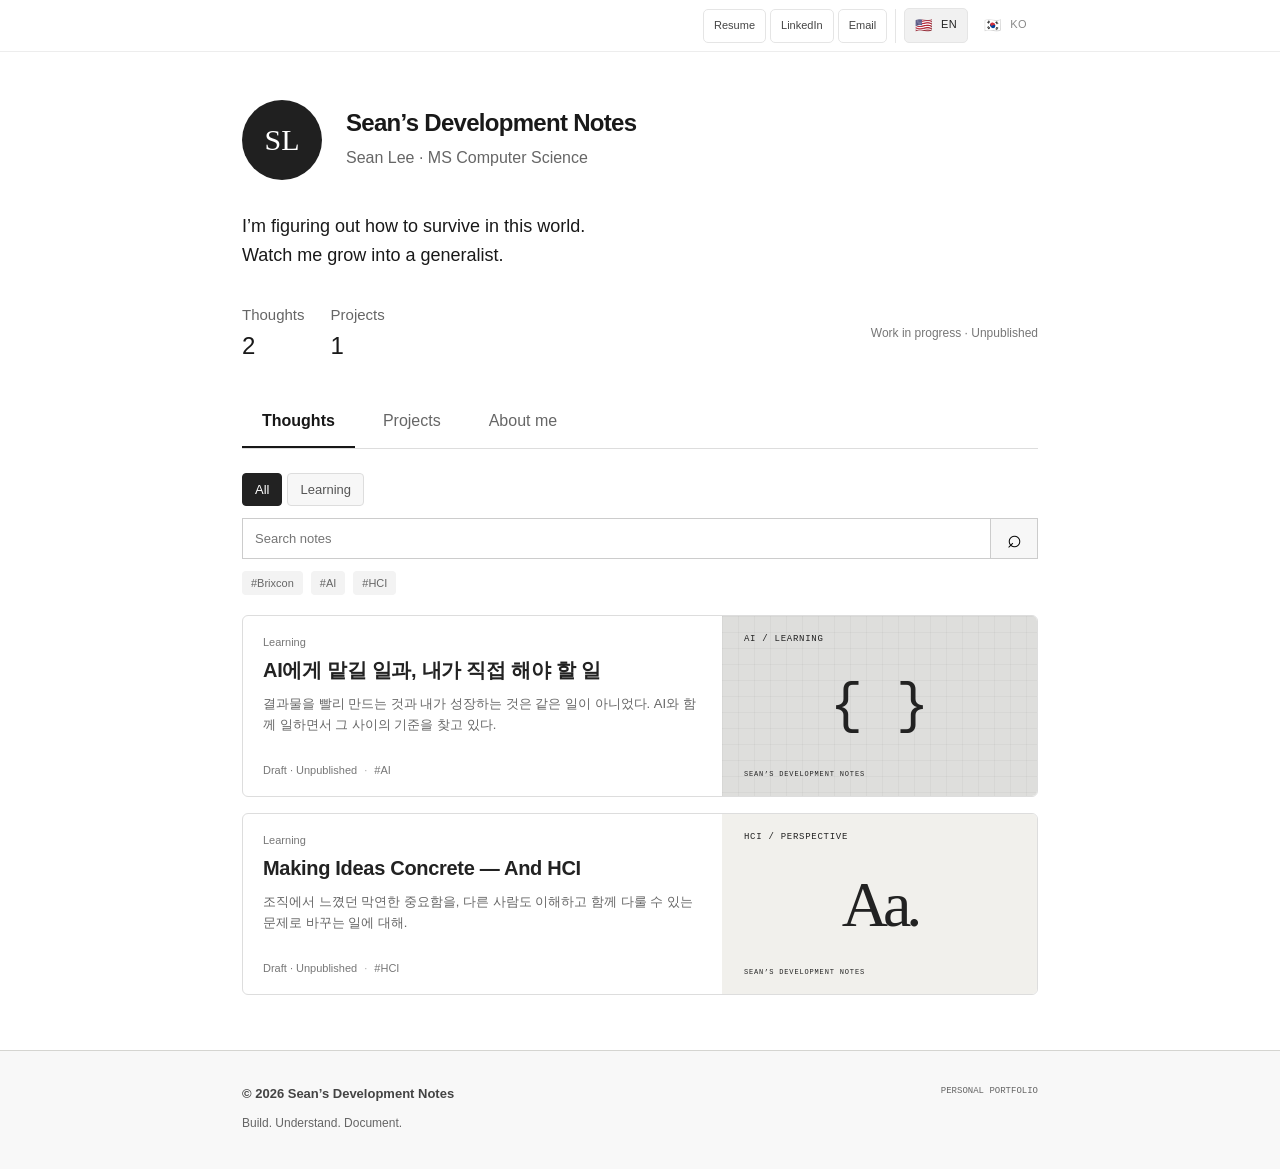
==== index.html @ 6ae8b17a "Tighten header button spacing and override inherited nav gap" ====
<!doctype html>
<html lang="en">
<head>
<meta charset="utf-8"><meta name="viewport" content="width=device-width,initial-scale=1">
<meta name="description" content="Projects and reflections on technology by Sean Lee." data-en="Projects and reflections on technology by Sean Lee." data-ko="Sean Lee의 프로젝트와 기술에 대한 고찰을 기록하는 개인 포트폴리오.">
<title data-en="Sean’s Development Notes" data-ko="Sean의 개발 노트">Sean’s Development Notes</title>
<link rel="stylesheet" href="styles.css"><link rel="stylesheet" href="variants.css">
<link rel="stylesheet" href="language.css?v=header-spacing-2">
<script src="language.js?v=header-links-1" defer></script><script src="translations.js?v=a24d4b4f695b" defer></script><script src="content.js" defer></script><script src="newsletter.js?v=header-links-1" defer></script><script src="app.js" defer></script>
</head>
<body data-design="newsletter">
<a class="skip" href="#main">Skip to content</a>
<div class="site"></div>
<noscript>Please enable JavaScript to view this page. / JavaScript를 활성화해 주세요.</noscript>
</body>
</html>
---- styles.css ----
*{box-sizing:border-box}html{scroll-behavior:smooth;scroll-padding-top:100px}body{--bg:#f8f8f6;--ink:#151515;--muted:#656565;--line:#d5d5d1;margin:0;background:var(--bg);color:var(--ink);font-family:Arial,Helvetica,sans-serif;-webkit-font-smoothing:antialiased}a{color:inherit;text-decoration:none}button{font:inherit}a,button,summary{-webkit-tap-highlight-color:transparent}a:focus-visible,button:focus-visible,summary:focus-visible{outline:2px solid currentColor;outline-offset:5px}.design-bar{position:sticky;top:0;z-index:10;background:#fff;color:#171717;border-bottom:1px solid #ddd;min-height:66px;padding:12px 3%;display:flex;align-items:center;justify-content:space-between;gap:20px}.preview-label,.preview-note{font-size:11px;letter-spacing:.08em}.preview-label span{color:#888}.options{display:flex;gap:5px;background:#eee;padding:4px;border-radius:8px}.options button{border:0;border-radius:5px;background:none;color:#555;font-size:12px;padding:9px 15px;cursor:pointer}.options button[aria-pressed=true]{background:#171717;color:white;box-shadow:0 2px 4px #0002}.options button span{margin-left:7px}.site{max-width:1560px;margin:auto;padding:0 6%}.header{height:100px;display:flex;align-items:center;gap:70px;border-bottom:1px solid var(--line)}.wordmark{font-size:28px;font-weight:800;letter-spacing:-2px}.square{font-size:10px;margin-left:5px}.header nav{display:flex;gap:32px;font-size:13px}.header nav a:hover,.work-link:hover{opacity:.6}sup{font-size:9px;margin-left:3px}.header-note{margin-left:auto;font-size:10px;letter-spacing:.1em;color:var(--muted)}.hero{position:relative;padding:47px 0 55px}.hero-meta{display:flex;justify-content:space-between;font-size:10px;letter-spacing:.1em;line-height:1.6}.hero-meta>span:last-child{text-align:right}.hero h1{font-size:clamp(58px,7.9vw,120px);font-weight:500;letter-spacing:-.075em;line-height:1.01;margin:48px 0 34px}.hero h1>span{color:#797976}.hero-bottom{display:flex;align-items:end;justify-content:space-between;gap:25px}.hero-bottom p{font-size:14px;line-height:1.7;color:var(--muted);margin:0}.work-link{font-size:13px;display:flex;align-items:center;gap:45px;border-bottom:1px solid var(--ink);padding:12px 0}.work-link span{font-size:24px}.hero-number{display:none}.section-heading{border-top:1px solid var(--ink);padding:23px 0;display:flex;justify-content:space-between;align-items:center}.section-heading h2{font-size:16px;font-weight:500;margin:0}.section-heading>span{font-size:9px;letter-spacing:.1em;color:var(--muted)}.project{display:grid;grid-template-columns:1.3fr 1fr;gap:48px;align-items:center;padding-bottom:70px}.project-visual{background:#e9e9e6;min-height:310px;padding:24px;display:flex;flex-direction:column;justify-content:space-between;color:#232323;position:relative;overflow:hidden;background-image:linear-gradient(#00000004 1px,transparent 1px),linear-gradient(90deg,#00000004 1px,transparent 1px);background-size:24px 24px}.visual-top,.visual-bottom{display:flex;justify-content:space-between;gap:10px;font-size:8px;letter-spacing:.1em}.visual-bottom{color:#686868;font-size:7px}.flow{display:flex;align-items:center;justify-content:center;padding:20px 5px}.flow-node{width:116px;height:125px;background:#fafafa;box-shadow:0 15px 25px #0000000b;border:1px solid #ccc;display:flex;flex-direction:column;align-items:center;justify-content:center;gap:12px;font-size:11px;border-radius:12px;transform:rotate(-5deg)}.flow-node.dark-node{background:#202020;color:white;border-color:#353535;transform:rotate(5deg)}.node-icon{font-size:44px;font-weight:700;line-height:1}.connector{width:70px;display:flex;align-items:center;margin:0 12px}.connector i{height:1px;background:#888;flex:1}.connector>span{color:#888}.project-heading{display:flex;align-items:baseline;gap:14px}.project-no{font-size:10px;color:var(--muted)}h3{font-size:29px;font-weight:500;letter-spacing:-1px;margin:0}.project-info>p{font-size:14px;color:var(--muted);line-height:1.8;max-width:390px}.tags{display:flex;gap:7px;flex-wrap:wrap;margin:25px 0}.tags span{font-size:9px;padding:7px 10px;border:1px solid var(--line);border-radius:20px}details{border-top:1px solid var(--line)}summary{padding:17px 0;font-size:12px;cursor:pointer;list-style:none;display:flex;justify-content:space-between}summary::-webkit-details-marker{display:none}summary span{font-size:20px;line-height:12px}details[open] summary span{transform:rotate(45deg)}.notes{font-size:13px;line-height:1.8;color:var(--muted)}.about{border-top:1px solid var(--line);display:grid;grid-template-columns:1fr 2fr;padding:65px 0;gap:25px}.eyebrow{font-size:10px;letter-spacing:.1em;color:var(--muted)}.about h2{font-size:40px;line-height:1.1;letter-spacing:-1.8px;font-weight:500;margin:0 0 25px}.about p{max-width:550px;font-size:14px;line-height:1.8;color:var(--muted)}.about-labels{display:flex;flex-wrap:wrap;gap:24px;font-size:10px;margin-top:28px}.contact{border-top:1px solid var(--line);padding:55px 0}.contact h2{font-size:clamp(45px,6vw,80px);font-weight:500;letter-spacing:-.06em;margin:25px 0 15px}.contact p{font-size:12px;color:var(--muted);line-height:1.8}.contact-status{display:block;font-size:9px;letter-spacing:.1em;margin-top:25px}footer{border-top:1px solid var(--line);display:flex;justify-content:space-between;padding:25px 0 35px;font-size:10px;color:var(--muted)}.sr-only,.skip:not(:focus){position:absolute;width:1px;height:1px;overflow:hidden;clip-path:inset(50%)}.skip:focus{position:fixed;top:80px;left:20px;padding:15px;background:white;color:black;z-index:50}


@media(min-width:1500px){.hero h1{font-size:120px}}
@media(max-width:760px){.design-bar{flex-wrap:wrap;gap:9px;justify-content:center;padding:10px}.preview-label,.preview-note{font-size:9px}.options{order:3;flex-basis:100%;justify-content:center}.options button{flex:1;padding:9px 7px}.site{padding:0 6%}.header{height:80px;gap:20px;justify-content:space-between}.header-note{display:none}.header nav{gap:22px}.hero{padding:30px 0 40px}.hero h1{font-size:clamp(44px,10vw,76px);margin:40px 0 30px}.hero-meta{font-size:8px}.hero-bottom{display:block}.hero-bottom p{font-size:13px}.work-link{width:max-content;margin-top:20px}.project{grid-template-columns:1fr;gap:25px;padding-bottom:40px}.project-visual{min-height:290px}.section-heading>span{font-size:8px}.about{grid-template-columns:1fr;padding:40px 0}.about h2{font-size:33px}.contact{padding:40px 0}footer{gap:15px;flex-wrap:wrap}footer>span:nth-child(2){display:none}.about-labels{gap:16px}html{scroll-padding-top:150px}}
@media(prefers-reduced-motion:reduce){html{scroll-behavior:auto}}
---- variants.css ----
/* Six design studies share only content and the preview controls. */
.design-bar{gap:12px}.options button{padding:9px 10px}.preview-note{font-size:10px}.small-label{font:10px/1.6 monospace;letter-spacing:.08em}body:not([data-design=editorial]) .site{max-width:none;padding:0}body:not([data-design=editorial]) h1,body:not([data-design=editorial]) h2{margin-top:0}body:not([data-design=editorial]) p{line-height:1.75;font-size:14px}body:not([data-design=editorial]) nav{display:flex;gap:26px;font-size:12px}body:not([data-design=editorial]) footer{margin:0 5%;padding:24px 0}body:not([data-design=editorial]) section{scroll-margin-top:30px}body:not([data-design=editorial]) h2{font-weight:500;letter-spacing:-.04em}body:not([data-design=editorial]) .notes p{font-size:12px}body:not([data-design=editorial]) details{margin-top:24px}
/* B — Fixed identity rail, scrolling notebook. */
body[data-design=sidebar]{background:#f1f0ec}.field-layout{display:grid;grid-template-columns:280px 1fr;max-width:1600px;margin:auto}.field-sidebar{position:sticky;top:66px;height:calc(100vh - 66px);padding:48px 38px;border-right:1px solid #c8c7c2;display:flex;flex-direction:column}.field-logo{font:76px/.86 Georgia,serif;letter-spacing:-6px}.field-logo span{font:15px Arial;vertical-align:top;letter-spacing:0;margin-left:6px}.field-sidebar>p{color:#777;margin:30px 0}.field-sidebar nav{flex-direction:column;margin-top:35px}.field-sidebar nav a{border-bottom:1px solid #ccc;padding-bottom:15px}.field-bottom{font:9px/1.8 monospace;color:#666;margin-top:auto;padding-top:30px}.field-main{padding:45px 6%}.field-intro{padding:65px 0 40px}.field-intro h1{font:clamp(46px,5.4vw,80px)/1.06 Georgia,serif;letter-spacing:-.05em}.field-intro p{color:#777}.field-section{display:flex;justify-content:space-between;border-top:1px solid #222;padding:18px 0;font:10px monospace}.field-feature{display:grid;grid-template-columns:1fr 1fr;gap:28px;align-items:center}.field-feature .project-visual{min-height:350px;background-color:#deddd7}.field-feature .flow{flex-direction:column}.field-feature .flow-node{width:90px;height:90px}.field-feature .connector{transform:rotate(90deg);width:40px;margin:25px}.field-feature .visual-bottom{display:none}.field-feature h2{font:36px/1.12 Georgia,serif;margin:18px 0}.field-feature p{color:#666}.field-about{padding:65px 0;border-bottom:1px solid #ccc}.field-about h2{font:33px Georgia,serif;margin:25px 0 15px}.field-about p{max-width:520px;color:#666}.field-contact{padding:40px 0}.field-contact h2{font:36px Georgia,serif}.field-main footer{margin:0!important}
/* C — An exhibition with a full-width object pedestal. */
body[data-design=gallery]{background:white}.gallery-header{display:flex;justify-content:space-between;padding:30px 5%;border-bottom:1px solid #ddd}.gallery-header>a{font-size:18px;font-weight:bold}.gallery-header>a span{font-size:9px;font-weight:normal;margin-left:20px}.gallery-intro{text-align:center;padding:75px 20px 55px}.gallery-intro h1{font:clamp(38px,5vw,70px) Georgia,serif;letter-spacing:-.04em;margin:20px 0}.gallery-intro h1 span{font:15px Arial;vertical-align:top;letter-spacing:0}.gallery-intro p{color:#777}.gallery-stage{background:#ececea;margin:0 5%;padding:24px 4% 40px}.gallery-caption{display:flex;justify-content:space-between;font:9px monospace}.gallery-object{max-width:700px;margin:25px auto}.gallery-object .project-visual{background:none;min-height:330px;padding:20px}.gallery-object .visual-top,.gallery-object .visual-bottom{display:none}.gallery-object .flow{flex:1}.gallery-object .flow-node{width:180px;height:190px;box-shadow:15px 30px 35px #0002;transform:rotate(-12deg);font-size:14px;border-radius:22px}.gallery-object .dark-node{transform:rotate(12deg)}.gallery-object .node-icon{font-size:70px}.gallery-object .connector{width:100px}.gallery-description{display:grid;grid-template-columns:1fr 1fr;gap:80px;border-top:1px solid #c5c5c3;padding-top:30px}.gallery-description h2{font:44px/1.1 Georgia,serif}.gallery-description p{margin-top:0;max-width:420px;color:#555}.gallery-lower{display:grid;grid-template-columns:1fr 1fr;gap:80px;padding:70px 9%}.gallery-lower h2{font:36px Georgia,serif;margin:24px 0 15px}.gallery-lower p{max-width:450px;color:#666}
/* D — Oversized Swiss poster, hard rules and reversed panels. */
body[data-design=poster]{background:#fafafa}.poster-header{display:flex;justify-content:space-between;align-items:center;padding:24px 4%;border-bottom:3px solid black}.poster-header>a{font-size:22px;font-weight:900;letter-spacing:-1px}.poster-header>span{font:9px/1.5 monospace}.poster-hero{padding:24px 4% 38px;position:relative;overflow:hidden}.poster-kicker{font:10px monospace}.poster-hero h1{font-size:clamp(80px,14.6vw,220px);line-height:.83;font-weight:900;letter-spacing:-.085em;margin:45px 0 0;max-width:1000px}.poster-hero h1>span{color:transparent;-webkit-text-stroke:2px #111}.poster-aside{position:absolute;right:5%;bottom:45px}.poster-aside>span{font-size:100px}.poster-aside p{font-size:12px!important}.poster-aside>a{display:block;font:10px monospace;margin-top:30px}.poster-work{background:#151515;color:#fafafa;padding:50px 4%;--muted:#aaa;--line:#555}.poster-title{display:flex;gap:40px;align-items:start;border-bottom:1px solid #555;padding-bottom:30px}.poster-title>span{font-size:65px;letter-spacing:-5px}.poster-title h2{font-size:clamp(35px,5vw,70px);font-weight:800!important;line-height:.95;margin:0}.poster-project{display:grid;grid-template-columns:1.4fr 1fr;gap:6%;align-items:center;padding-top:35px}.poster-project>div>p{font-size:20px!important;max-width:420px}.poster-project .project-visual{min-height:330px}.poster-about{padding:70px 4%;display:grid;grid-template-columns:1fr 2fr 1fr;gap:30px}.poster-about h2{font-size:60px;line-height:1;font-weight:800!important;margin-bottom:0}.poster-about p{margin:0}.poster-contact{margin:0 4%;padding:30px 0;border-top:3px solid #111}.poster-contact h2{font-size:clamp(38px,7vw,100px);font-weight:800!important;margin-bottom:15px}
/* E — A typeset profile with compact evidence and a background column. */
body[data-design=resume]{background:#e9e9e7}.profile-header{max-width:1080px;margin:auto;padding:25px 0;display:flex;justify-content:space-between;align-items:center;font:10px monospace}.profile-paper{max-width:1080px;margin:10px auto 50px;background:white;padding:60px 65px;box-shadow:0 8px 35px #00000007;border:1px solid #ddd}.profile-intro{display:flex;justify-content:space-between;align-items:center;border-bottom:2px solid #222;padding-bottom:40px;gap:30px}.profile-intro h1{font:72px Georgia,serif;letter-spacing:-4px;margin:18px 0 10px}.profile-intro .profile-subtitle{font-size:17px;color:#222}.profile-intro p{color:#777}.profile-monogram{background:#222;color:#fff;flex-shrink:0;width:180px;height:215px;display:flex;flex-direction:column;align-items:center;justify-content:center;font:75px Georgia,serif}.profile-monogram span{font:8px/1.6 monospace;text-align:center;margin-top:25px}.profile-columns{display:grid;grid-template-columns:230px 1fr;gap:50px;padding-top:35px}.profile-columns h2{font:10px monospace!important;letter-spacing:.06em!important}.profile-columns aside{border-right:1px solid #ddd;padding-right:30px}.profile-columns dt{font-size:11px;color:#888;margin:25px 0 8px}.profile-columns dd{margin:0;font-size:12px;line-height:1.9}.profile-columns aside #contact{margin-top:50px}.profile-columns aside p{font-size:11px}.profile-section-title{display:flex;justify-content:space-between;font:10px monospace;margin-bottom:30px}.profile-project-title{display:flex;justify-content:space-between;align-items:center;gap:20px}.profile-project-title h3{font:26px Georgia,serif}.profile-project-title span{font:8px monospace;color:#888}.profile-columns article>p{color:#555}.profile-fact{display:grid;grid-template-columns:75px 1fr;gap:15px}.profile-fact h4{font-size:11px;font-weight:500}.profile-fact p{font-size:12px!important;color:#666;margin-top:13px}.profile-columns .project-visual{min-height:220px;margin-top:25px}.profile-columns .flow-node{width:80px;height:90px}.profile-columns .node-icon{font-size:30px}.profile-note{margin-top:35px;border-top:1px solid #ddd;padding-top:20px}.profile-note>span{font:9px monospace}.profile-note p{font-size:12px!important;color:#777}
/* F — A personal workspace composed of asymmetric cards. */
body[data-design=workspace]{background:#efefed}.desk-header{display:flex;align-items:center;justify-content:space-between;background:#fff;padding:18px 4%;border-bottom:1px solid #ddd}.desk-header>a{display:flex;align-items:center;gap:12px;font-size:14px}.desk-mark{background:#222;color:white;font-weight:700;padding:9px 12px;border-radius:9px}.desk-header>span{font:9px monospace;color:#888}.desk{max-width:1250px;margin:auto;padding:45px 35px}.desk-welcome{display:flex;justify-content:space-between;align-items:end;margin-bottom:30px}.desk-welcome h1{font-size:clamp(34px,4vw,52px);letter-spacing:-.055em;line-height:1.08;margin:18px 0 0}.desk-date{font:10px/1.8 monospace;color:#777;text-align:right}.desk-grid{display:grid;grid-template-columns:1.25fr 1fr 1fr;gap:18px}.desk-card{background:white;border:1px solid #ddd;border-radius:20px;overflow:hidden;padding:28px}.desk-card h2{font-size:26px;margin:20px 0 12px}.desk-card p{font-size:12px!important;color:#666}.desk-project{grid-column:span 2;grid-row:span 2;padding:0}.desk-card-top{display:flex;justify-content:space-between;font:9px monospace;padding:22px 28px}.desk-project .project-visual{margin:0 16px;min-height:285px;border-radius:12px;background-color:#ececea}.desk-project .visual-top{display:none}.desk-project-copy{padding:5px 28px 20px}.desk-project-copy h2{font-size:34px}.desk-person{position:relative}.desk-avatar{font:italic 50px Georgia,serif;margin-top:20px}.desk-person h2{font-size:24px}.desk-learning{background:#252525;color:#fff;border-color:#252525}.desk-learning h2{font-size:24px}.desk-learning ul{list-style:none;padding:0;margin:25px 0 0}.desk-learning li{font-size:10px;border-top:1px solid #555;padding:13px 0;line-height:1.4}.desk-learning li span{color:#aaa;margin-right:12px}.desk-note{grid-column:span 2;display:grid;grid-template-columns:1fr 1.4fr;align-items:center;gap:20px}.desk-note p{font-size:30px!important;color:#222;font-weight:500;line-height:1.15;letter-spacing:-1px;margin:0;grid-row:span 2}.desk-note em{font-family:Georgia,serif;font-weight:400}.desk-note>span:last-child{font:9px monospace}.desk-contact h2{font-size:24px}.desk-contact p{font-size:11px!important}
@media(max-width:1100px){.preview-note{display:none}.field-layout{grid-template-columns:220px 1fr}.field-sidebar{padding:40px 25px}.field-feature{grid-template-columns:1fr}.field-feature .flow{flex-direction:row}.field-feature .connector{transform:none}.poster-aside{right:4%;bottom:35px}.poster-aside>span{font-size:60px}.poster-about{grid-template-columns:1fr 2fr}.poster-about p{grid-column:2}.profile-header{padding:25px 4%}.profile-paper{margin:10px 4% 40px;padding:40px}.desk-grid{grid-template-columns:1fr 1fr}.desk-project{grid-column:1;grid-row:span 2}.desk-note{grid-column:1;display:block}.desk-note p{margin:20px 0}.gallery-description{gap:35px}}
@media(max-width:760px){.design-bar{justify-content:space-between}.preview-note{display:block}.options{display:grid;grid-template-columns:repeat(3,1fr);width:100%}.options button{max-width:none;font-size:11px;padding:8px 4px}.options button span{margin-left:4px}.preview-label{font-size:9px}body:not([data-design=editorial]) section{scroll-margin-top:20px}.field-layout{display:block}.field-sidebar{position:static;height:auto;border-right:0;border-bottom:1px solid #ccc;padding:25px 6%;display:grid;grid-template-columns:1fr 1fr;gap:20px}.field-logo{font-size:45px;letter-spacing:-3px}.field-sidebar>p{margin:0;font-size:12px!important}.field-sidebar nav{flex-direction:row;margin:0;grid-column:span 2;gap:25px!important}.field-sidebar nav a{border:0;padding:0}.field-bottom{display:none}.field-main{padding:30px 6%}.field-intro{padding:35px 0 25px}.field-intro h1{font-size:48px}.field-feature .project-visual{min-height:250px}.field-about{padding:40px 0}.gallery-header{align-items:center;padding:23px 5%}.gallery-header>a span{display:none}body:not([data-design=editorial]) nav{gap:16px;font-size:11px}.gallery-intro{padding:45px 15px 25px}.gallery-intro h1{font-size:38px}.gallery-intro p{font-size:12px!important}.gallery-caption{font-size:8px;gap:10px}.gallery-caption>span:last-child{display:none}.gallery-stage{padding:20px 5%}.gallery-object{margin:15px 0}.gallery-object .project-visual{min-height:240px;padding:0}.gallery-object .flow-node{width:95px;height:115px;border-radius:12px;font-size:10px;flex-shrink:0}.gallery-object .node-icon{font-size:45px}.gallery-object .connector{width:35px;margin:0 15px}.gallery-description{grid-template-columns:1fr;gap:5px}.gallery-description h2{font-size:36px;margin-bottom:15px}.gallery-lower{grid-template-columns:1fr;gap:40px;padding:45px 9%}.poster-header{padding:20px 4%}.poster-header>span{display:none}.poster-header>a{font-size:17px}.poster-hero{padding-bottom:25px}.poster-hero h1{font-size:18vw;letter-spacing:-.08em;margin-top:35px}.poster-aside{position:static;display:flex;justify-content:space-between;align-items:center;margin-top:30px;gap:15px}.poster-aside>span{font-size:55px}.poster-aside p{font-size:10px!important}.poster-aside>a{font-size:8px;margin:0}.poster-title{gap:20px}.poster-title>span{font-size:45px}.poster-title h2{font-size:36px}.poster-project{grid-template-columns:1fr;gap:15px}.poster-project .project-visual{min-height:260px}.poster-project>div>p{font-size:17px!important}.poster-about{display:block;padding:40px 5%}.poster-about h2{font-size:48px;margin:25px 0}.profile-header>span{display:none}.profile-paper{padding:25px;margin:5px 3% 30px}.profile-intro{align-items:start;gap:15px;padding-bottom:25px}.profile-intro h1{font-size:47px;letter-spacing:-3px}.profile-intro .profile-subtitle{font-size:13px}.profile-intro p{font-size:12px!important}.profile-monogram{width:75px;height:95px;font-size:35px}.profile-monogram span{display:none}.profile-columns{grid-template-columns:1fr;gap:35px}.profile-columns aside{border-right:0;border-bottom:1px solid #ddd;padding:0 0 25px;order:2}.profile-project-title{display:block}.profile-project-title span{display:block;margin-top:10px}.profile-columns aside #contact{margin-top:25px}.profile-columns .visual-bottom{font-size:6px}.desk-header>span{display:none}.desk-header>a{font-size:11px;gap:8px}.desk{padding:30px 5%}.desk-date{display:none}.desk-welcome h1{font-size:36px}.desk-welcome .small-label{font-size:8px}.desk-grid{grid-template-columns:1fr}.desk-project,.desk-note{grid-column:auto;grid-row:auto}.desk-card{border-radius:14px;padding:24px}.desk-project{padding:0}.desk-project .project-visual{min-height:245px}.desk-project-copy{padding:5px 24px 20px}.desk-project-copy h2{font-size:30px}.desk-note p{font-size:32px!important}.desk-person{display:grid;grid-template-columns:70px 1fr;gap:10px}.desk-person>.small-label{grid-column:span 2}.desk-avatar{grid-row:span 2;margin:0}.desk-person h2{margin:0}.desk-person p{margin:0}.desk-card-top{font-size:8px;padding:20px}.desk-contact h2{font-size:30px}}
/* G — Newsletter archive, based on the supplied Maily page's 844px structure. */
body[data-design=newsletter]{background:#fff;color:#191919;font-family:Arial,'Apple SD Gothic Neo','Malgun Gothic',sans-serif}.nl-shell button,.nl-shell input{font:inherit}.nl-top{height:65px;border-bottom:1px solid #ececec;display:flex;justify-content:space-between;align-items:center;padding:0 30px}.nl-top>a:first-child{font-size:19px;font-weight:700}.nl-top>a>span{font-size:11px;color:#888;margin-left:15px;font-weight:400}.nl-top>a:last-child{font-size:12px}.nl-main{max-width:844px;padding:32px 24px 55px;margin:auto}.nl-profile{padding-top:16px}.nl-identity{display:flex;align-items:center;gap:24px;margin-bottom:32px}.nl-avatar{width:80px;height:80px;border-radius:50%;background:#202020;color:white;display:grid;place-items:center;font:30px Georgia,serif;flex-shrink:0}.nl-identity h1{font-size:24px;letter-spacing:-.7px;margin:0 0 7px;font-weight:700}.nl-identity p{margin:0;color:#666;font-size:16px!important}.nl-description{font-size:18px!important;margin:0 0 36px;line-height:1.6!important}.nl-stats{display:flex;align-items:center;gap:26px;margin-bottom:36px}.nl-stats>div{display:flex;flex-direction:column;gap:9px}.nl-stats>div>span{font-size:15px;color:#666}.nl-stats strong{font-size:24px;font-weight:300}.nl-draft-note{margin-left:auto;font-size:12px;color:#777}.nl-primary{display:block;text-align:center;padding:14px;background:#222;color:#fff;border-radius:5px;font-size:16px;margin-bottom:30px}.nl-primary:hover{background:#444}.nl-tabs{display:flex;border-bottom:1px solid #ddd;gap:8px;margin-bottom:24px;overflow:auto}.nl-tabs button{border:0;border-bottom:2px solid transparent;background:none;padding:16px 20px;font-size:17px;color:#666;white-space:nowrap;cursor:pointer}.nl-tabs button[aria-pressed=true]{border-bottom-color:#171717;color:#171717;font-weight:700}.nl-categories{display:flex;gap:5px;overflow:auto;margin-bottom:12px}.nl-categories button{padding:8px 12px;border:1px solid #ddd;background:#f7f7f7;color:#555;border-radius:4px;font-size:13px;white-space:nowrap;cursor:pointer}.nl-categories button[aria-pressed=true]{background:#222;border-color:#222;color:white}.nl-search{display:flex;height:41px}.nl-search input{min-width:0;width:100%;padding:10px 12px;border:1px solid #ccc;border-radius:0;font-size:13px;background:white;color:#222}.nl-search button{width:49px;border:1px solid #ccc;border-left:0;background:#f7f7f7;font-size:25px;cursor:pointer}.nl-tags{display:flex;gap:8px;margin:12px 0 20px;flex-wrap:wrap}.nl-tags button{border:0;background:#f3f3f3;border-radius:4px;color:#666;font-size:11px;padding:6px 9px;cursor:pointer}.nl-tags button[aria-pressed=true]{color:white;background:#333}.nl-posts{display:grid;gap:16px}.nl-post{display:flex;text-align:left;padding:0;background:white;color:#222;border:1px solid #ddd;border-radius:6px;overflow:hidden;cursor:pointer;width:100%;min-height:180px}.nl-post:hover{box-shadow:0 4px 14px #0000000c;border-color:#aaa}.nl-post-copy{padding:20px;flex:1;min-width:0;display:flex;flex-direction:column;gap:8px}.nl-post-category{font-size:11px;color:#777}.nl-post strong{font-size:20px;line-height:1.45;letter-spacing:-.6px;display:-webkit-box;-webkit-line-clamp:2;-webkit-box-orient:vertical;overflow:hidden}.nl-excerpt{font-size:13px;color:#666;line-height:1.65;display:-webkit-box;-webkit-line-clamp:2;-webkit-box-orient:vertical;overflow:hidden}.nl-post-meta{font-size:11px;color:#777;margin-top:auto;padding-top:7px}.nl-post-meta>span{padding:0 4px;color:#aaa}.nl-art{width:315px;min-height:180px;align-self:stretch;flex-shrink:0;background:#e9e9e6;display:flex;flex-direction:column;justify-content:space-between;padding:18px 22px}.nl-art>span{font:9px monospace;letter-spacing:.08em}.nl-art>b{font-size:64px;letter-spacing:-5px;line-height:1;text-align:center;padding:10px}.nl-art>small{font:7px monospace;letter-spacing:.12em}.nl-art-http{background:#292929;color:#fff}.nl-art-http>b{font-size:75px;font-weight:300}.nl-art-portfolio{background:#f1f0ec}.nl-art-portfolio>b{font-family:Georgia,serif;font-weight:400}.nl-art-notes{background:#dededc;background-image:linear-gradient(#00000008 1px,transparent 1px),linear-gradient(90deg,#00000008 1px,transparent 1px);background-size:16px 16px}.nl-art-notes>b{font:55px monospace;letter-spacing:0}.nl-contact{margin-top:45px;border-top:1px solid #eee;padding-top:25px}.nl-contact h2{font-size:15px;letter-spacing:0!important}.nl-contact p{font-size:12px!important;color:#888}.nl-author{padding:25px 0 50px}.nl-author h2{font-size:24px}.nl-author p{color:#666;line-height:1.9!important}.nl-empty{padding:35px 15px;text-align:center;background:#f7f7f7;color:#777}.nl-footer{background:#f8f8f8;margin:0!important;padding:35px max(24px,calc((100% - 796px)/2))!important;gap:25px;align-items:start}.nl-footer strong{font-size:13px;color:#444}.nl-footer p{font-size:12px!important;margin-bottom:0}.nl-footer>span{font:9px monospace;white-space:nowrap}.nl-dialog{width:min(600px,90vw);border:1px solid #ddd;border-radius:10px;padding:42px;max-height:80vh;color:#222}.nl-dialog::backdrop{background:#0007}.nl-dialog h2{font-size:25px;line-height:1.5;margin:20px 0}.nl-dialog p{font-size:15px!important;line-height:1.9!important;color:#555}.nl-close{position:absolute;right:14px;top:9px;border:0;background:none;font-size:27px!important;cursor:pointer}.nl-close-bottom{border:1px solid #ccc;background:#fafafa;border-radius:4px;padding:10px 15px;margin-top:20px;cursor:pointer}.nl-shell [hidden]{display:none!important}
@media(min-width:761px) and (max-width:1100px){.design-bar .options button{padding:9px 6px;font-size:11px}.design-bar .preview-label{display:none}.design-bar{justify-content:center}.nl-art{width:270px}}
@media(max-width:760px){.options{grid-template-columns:repeat(4,1fr)}.nl-top{height:55px;padding:0 20px}.nl-top>a:first-child{font-size:16px}.nl-top>a>span{display:none}.nl-main{padding:24px 16px 35px}.nl-identity{gap:15px;margin-bottom:25px}.nl-avatar{width:64px;height:64px;font-size:25px}.nl-identity h1{font-size:20px}.nl-identity p{font-size:12px!important}.nl-description{font-size:15px!important;margin-bottom:28px}.nl-stats{gap:22px;margin-bottom:25px}.nl-stats>div>span{font-size:12px}.nl-stats strong{font-size:22px}.nl-draft-note{font-size:10px}.nl-tabs{gap:0}.nl-tabs button{font-size:14px;padding:13px 16px}.nl-categories button{font-size:11px;padding:7px 10px}.nl-posts{gap:0}.nl-post{border:0;border-bottom:1px solid #e5e5e5;border-radius:0;padding:18px 0;min-height:145px;align-items:start}.nl-post-copy{padding:0 12px 0 0;gap:7px}.nl-post strong{font-size:15px;letter-spacing:-.3px}.nl-post-category{font-size:10px}.nl-excerpt{font-size:11px}.nl-post-meta{font-size:9px}.nl-art{width:110px;min-height:100px;padding:10px;align-self:center}.nl-art>b,.nl-art-http>b{font-size:37px;letter-spacing:-3px;padding:7px}.nl-art>span{font-size:6px}.nl-art>small{display:none}.nl-art-notes>b{font-size:32px}.nl-footer{flex-direction:column;padding:25px 20px!important}.nl-dialog{padding:30px 24px}.nl-dialog h2{font-size:22px}}

/* Final newsletter layout has no fixed preview toolbar. */
html{scroll-padding-top:24px}
body[data-design=newsletter] .nl-profile{padding-top:16px}
body[data-design=newsletter] .nl-tabs{margin-top:0}
.nl-about-link{display:flex;flex-direction:column;gap:12px;border:1px solid #ddd;border-radius:6px;padding:24px;margin-top:28px}.nl-about-link>span:first-child{font:10px monospace;color:#888}.nl-about-link>strong{font-size:20px}.nl-about-link>span:last-child{font-size:13px;color:#777;display:flex;justify-content:space-between}.nl-about-link:hover{border-color:#888;background:#fafafa}
/* Resume-based introduction, contained in the About tab. */
.nl-author .author-intro h2{margin:15px 0 22px;font-size:25px;line-height:1.5;letter-spacing:-.7px}.nl-author .author-intro p{font-size:15px}.author-section{border-top:1px solid #e5e5e5;margin-top:36px;padding-top:26px}.author-section h3{font-size:13px;font-weight:700;letter-spacing:.02em;margin:0 0 24px}.author-entry+.author-entry{margin-top:28px}.author-entry-heading{display:flex;align-items:baseline;justify-content:space-between;gap:18px}.author-entry-heading h4{font-size:16px;line-height:1.5;margin:0;font-weight:600}.author-entry-heading>span{font-size:11px;color:#888;white-space:nowrap}.nl-author .author-entry p{margin:9px 0;font-size:13px}.nl-author p.author-role{font-size:11px;color:#888;margin:4px 0 12px}.author-project-link{display:inline-flex;gap:18px;font-size:12px;border-bottom:1px solid #bbb;padding:7px 0;margin-top:4px}.author-project-link:hover{color:#777}.author-skills{margin:0}.author-skills>div{display:grid;grid-template-columns:150px 1fr;gap:20px;margin-top:15px;font-size:12px;line-height:1.8}.author-skills dt{color:#888}.author-skills dd{margin:0;color:#555}.author-contact-links{display:flex;gap:24px;font-size:12px;color:#555;margin:18px 0}.author-contact-links a:hover{text-decoration:underline}@media(max-width:600px){.nl-author .author-intro h2{font-size:22px}.nl-author .author-intro p{font-size:14px}.author-entry-heading{display:block}.author-entry-heading>span{display:block;margin-top:5px}.author-skills>div{grid-template-columns:1fr;gap:2px}.author-section{margin-top:30px}.author-entry-heading h4{font-size:15px}}
---- language.css ----
/* Persistent, quiet language selection shared by every page. */
body{padding-top:52px}.language-bar{position:fixed;top:0;left:0;right:0;height:52px;background:#ffffffef;backdrop-filter:blur(12px);border-bottom:1px solid #ededed;z-index:100}.language-inner{max-width:844px;margin:auto;height:100%;padding:0 24px;display:flex;align-items:center;justify-content:flex-end}.language-options{display:flex;gap:5px;align-items:center}.language-options button{font:500 11px/1.2 Arial,sans-serif;letter-spacing:.04em;color:#888;background:transparent;border:1px solid transparent;border-radius:5px;padding:8px 10px;cursor:pointer;min-height:34px}.language-options button span{font-size:14px;vertical-align:middle;margin-right:5px}.language-options button[aria-pressed=true]{color:#222;background:#f1f1f1;border-color:#e5e5e5}.language-options button:hover{color:#222;background:#f6f6f6}.language-options button:focus-visible{outline:2px solid #444;outline-offset:2px}[data-language][hidden]{display:none!important}html{scroll-padding-top:76px}body .skip:focus{top:60px}html[lang=en] .nl-post strong{letter-spacing:-.3px}html[lang=en] .nl-tabs button{font-size:16px}html[lang=en] .author-entry-heading{flex-wrap:wrap;gap:5px 18px}html[lang=en] h1{word-break:normal}html[lang=en] .article-body p{word-break:normal}@media(max-width:600px){.language-inner{padding:0 16px}.language-options button{min-height:36px;padding:8px 11px}html[lang=en] .nl-tabs button{font-size:14px;padding:13px 15px}}

.language-inner{gap:8px}.language-bar .header-links{display:flex;align-items:center;gap:4px;padding-right:8px;border-right:1px solid #e5e5e5}.header-links a{display:inline-flex;align-items:center;justify-content:center;min-height:34px;box-sizing:border-box;padding:8px 10px;border:1px solid #e5e5e5;border-radius:5px;background:#fff;color:#444;text-decoration:none;font:500 11px/1.2 Arial,sans-serif;white-space:nowrap}.header-links a:hover{background:#f6f6f6;color:#111}.header-links a:focus-visible{outline:2px solid #444;outline-offset:2px}@media(max-width:420px){.language-inner{padding:0 10px;gap:8px}.language-bar .header-links{gap:4px;padding-right:8px}.header-links a{padding:8px}.language-options{gap:2px}.language-options button{padding:8px 6px}.language-options button span{margin-right:2px}}
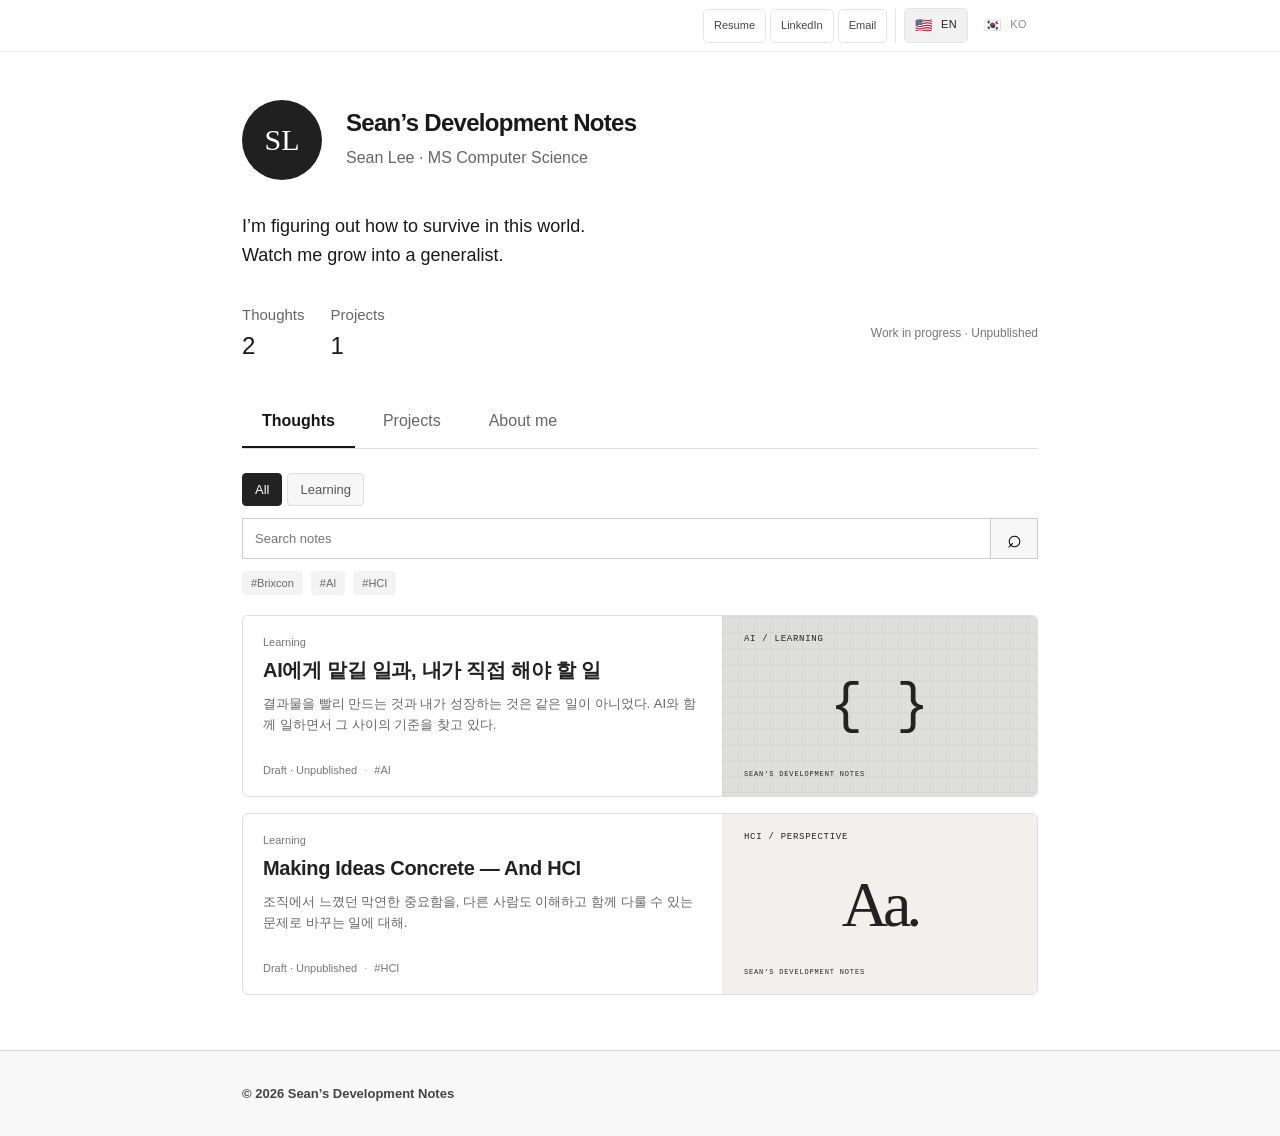
==== commit c42ab765: "Remove decorative footer slogans" ====
--- a/index.html
+++ b/index.html
@@ -6,7 +6,7 @@
 <title data-en="Sean’s Development Notes" data-ko="Sean의 개발 노트">Sean’s Development Notes</title>
 <link rel="stylesheet" href="styles.css"><link rel="stylesheet" href="variants.css">
 <link rel="stylesheet" href="language.css?v=header-spacing-2">
-<script src="language.js?v=header-links-1" defer></script><script src="translations.js?v=a24d4b4f695b" defer></script><script src="content.js" defer></script><script src="newsletter.js?v=header-links-1" defer></script><script src="app.js" defer></script>
+<script src="language.js?v=header-links-1" defer></script><script src="translations.js?v=footer-clean-1" defer></script><script src="content.js" defer></script><script src="newsletter.js?v=footer-clean-1" defer></script><script src="app.js" defer></script>
 </head>
 <body data-design="newsletter">
 <a class="skip" href="#main">Skip to content</a>
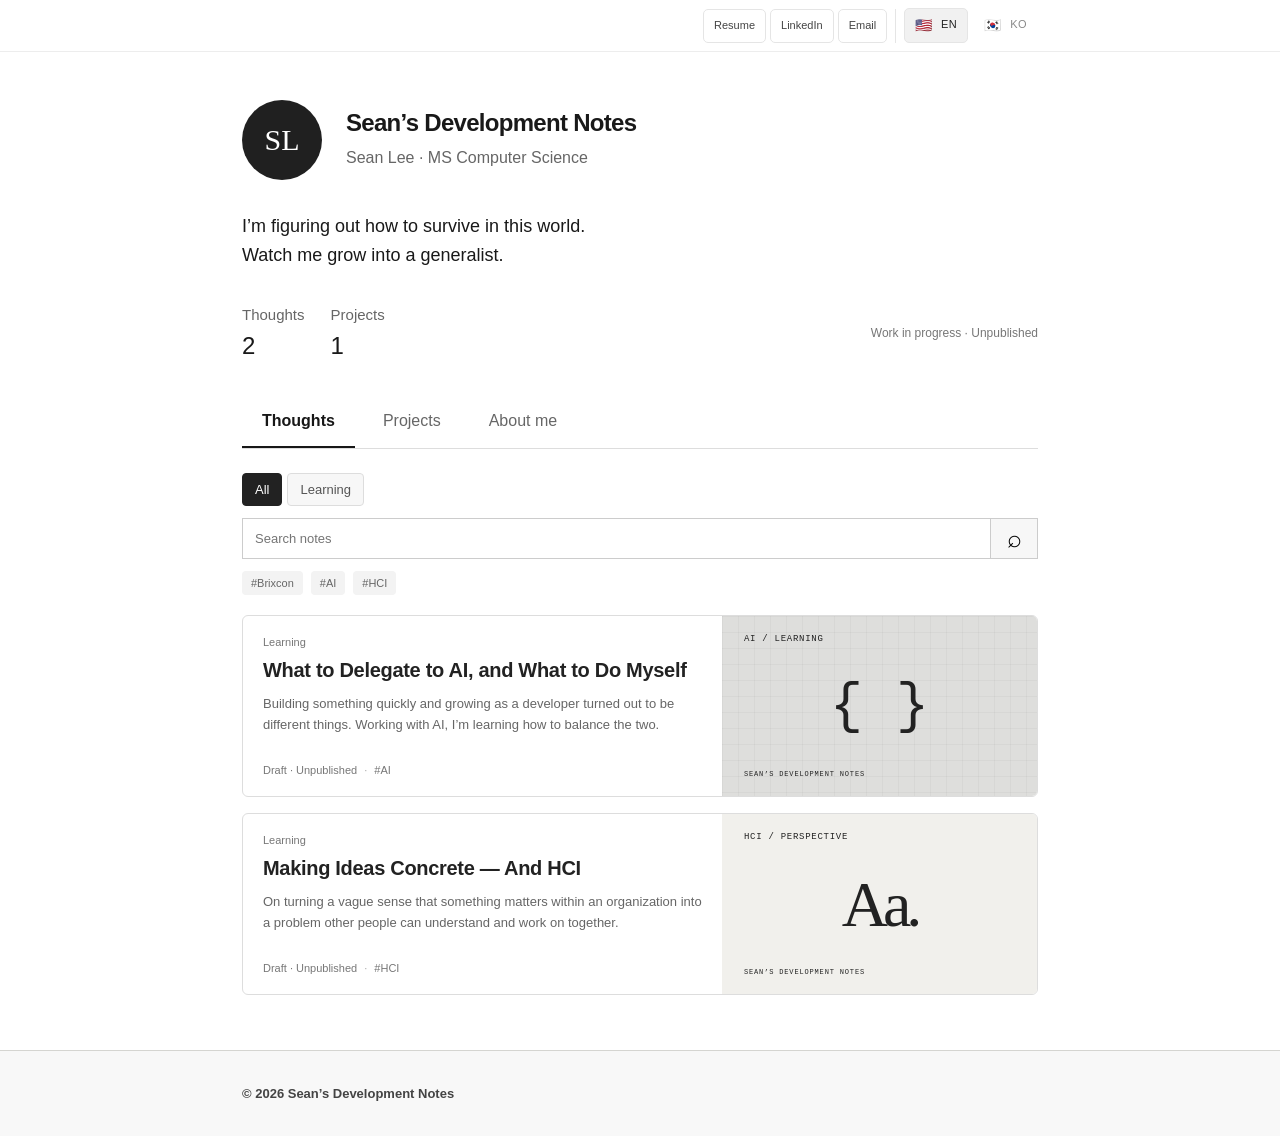
==== commit 3d8f3422: "Complete English translations for reflection articles" ====
--- a/index.html
+++ b/index.html
@@ -5,8 +5,8 @@
 <meta name="description" content="Projects and reflections on technology by Sean Lee." data-en="Projects and reflections on technology by Sean Lee." data-ko="Sean Lee의 프로젝트와 기술에 대한 고찰을 기록하는 개인 포트폴리오.">
 <title data-en="Sean’s Development Notes" data-ko="Sean의 개발 노트">Sean’s Development Notes</title>
 <link rel="stylesheet" href="styles.css"><link rel="stylesheet" href="variants.css">
-<link rel="stylesheet" href="language.css?v=header-spacing-2">
-<script src="language.js?v=header-links-1" defer></script><script src="translations.js?v=footer-clean-1" defer></script><script src="content.js" defer></script><script src="newsletter.js?v=footer-clean-1" defer></script><script src="app.js" defer></script>
+<link rel="stylesheet" href="language.css?v=resume-modal-1">
+<script src="language.js?v=resume-modal-1" defer></script><script src="translations.js?v=footer-clean-1" defer></script><script src="content.js?v=full-translations-1" defer></script><script src="newsletter.js?v=footer-clean-1" defer></script><script src="app.js" defer></script>
 </head>
 <body data-design="newsletter">
 <a class="skip" href="#main">Skip to content</a>
--- a/language.css
+++ b/language.css
@@ -1,4 +1,8 @@
 /* Persistent, quiet language selection shared by every page. */
 body{padding-top:52px}.language-bar{position:fixed;top:0;left:0;right:0;height:52px;background:#ffffffef;backdrop-filter:blur(12px);border-bottom:1px solid #ededed;z-index:100}.language-inner{max-width:844px;margin:auto;height:100%;padding:0 24px;display:flex;align-items:center;justify-content:flex-end}.language-options{display:flex;gap:5px;align-items:center}.language-options button{font:500 11px/1.2 Arial,sans-serif;letter-spacing:.04em;color:#888;background:transparent;border:1px solid transparent;border-radius:5px;padding:8px 10px;cursor:pointer;min-height:34px}.language-options button span{font-size:14px;vertical-align:middle;margin-right:5px}.language-options button[aria-pressed=true]{color:#222;background:#f1f1f1;border-color:#e5e5e5}.language-options button:hover{color:#222;background:#f6f6f6}.language-options button:focus-visible{outline:2px solid #444;outline-offset:2px}[data-language][hidden]{display:none!important}html{scroll-padding-top:76px}body .skip:focus{top:60px}html[lang=en] .nl-post strong{letter-spacing:-.3px}html[lang=en] .nl-tabs button{font-size:16px}html[lang=en] .author-entry-heading{flex-wrap:wrap;gap:5px 18px}html[lang=en] h1{word-break:normal}html[lang=en] .article-body p{word-break:normal}@media(max-width:600px){.language-inner{padding:0 16px}.language-options button{min-height:36px;padding:8px 11px}html[lang=en] .nl-tabs button{font-size:14px;padding:13px 15px}}
 
-.language-inner{gap:8px}.language-bar .header-links{display:flex;align-items:center;gap:4px;padding-right:8px;border-right:1px solid #e5e5e5}.header-links a{display:inline-flex;align-items:center;justify-content:center;min-height:34px;box-sizing:border-box;padding:8px 10px;border:1px solid #e5e5e5;border-radius:5px;background:#fff;color:#444;text-decoration:none;font:500 11px/1.2 Arial,sans-serif;white-space:nowrap}.header-links a:hover{background:#f6f6f6;color:#111}.header-links a:focus-visible{outline:2px solid #444;outline-offset:2px}@media(max-width:420px){.language-inner{padding:0 10px;gap:8px}.language-bar .header-links{gap:4px;padding-right:8px}.header-links a{padding:8px}.language-options{gap:2px}.language-options button{padding:8px 6px}.language-options button span{margin-right:2px}}
+.language-inner{gap:8px}.language-bar .header-links{display:flex;align-items:center;gap:4px;padding-right:8px;border-right:1px solid #e5e5e5}.header-links a,.header-links button{display:inline-flex;align-items:center;justify-content:center;min-height:34px;box-sizing:border-box;padding:8px 10px;border:1px solid #e5e5e5;border-radius:5px;background:#fff;color:#444;text-decoration:none;font:500 11px/1.2 Arial,sans-serif;white-space:nowrap}.header-links a:hover,.header-links button:hover{background:#f6f6f6;color:#111}.header-links a:focus-visible,.header-links button:focus-visible{outline:2px solid #444;outline-offset:2px}@media(max-width:420px){.language-inner{padding:0 10px;gap:8px}.language-bar .header-links{gap:4px;padding-right:8px}.header-links a,.header-links button{padding:8px}.language-options{gap:2px}.language-options button{padding:8px 6px}.language-options button span{margin-right:2px}}
+
+.copy-email,.open-resume{cursor:pointer}.copy-toast{position:fixed;bottom:24px;left:50%;transform:translate(-50%,8px);max-width:calc(100vw - 32px);box-sizing:border-box;padding:11px 16px;border-radius:7px;background:#222;color:#fff;box-shadow:0 4px 18px #0002;font:13px/1.5 Arial,sans-serif;text-align:center;z-index:200;opacity:0;visibility:hidden;pointer-events:none;transition:opacity .15s,transform .15s,visibility .15s}.copy-toast.is-visible{opacity:1;visibility:visible;transform:translate(-50%,0)}@media(prefers-reduced-motion:reduce){.copy-toast{transition:none}}
+
+body.resume-open{overflow:hidden}.resume-dialog{box-sizing:border-box;width:min(960px,calc(100vw - 40px));height:90vh;height:90dvh;max-width:none;max-height:none;margin:auto;padding:0;border:1px solid #ddd;border-radius:10px;background:#f0f0f0;color:#222;box-shadow:0 16px 64px #0004;overflow:hidden}.resume-dialog[open]{display:flex;flex-direction:column}.resume-dialog::backdrop{background:#0009;backdrop-filter:blur(3px)}.resume-dialog-toolbar{display:flex;align-items:center;gap:16px;padding:10px 16px;background:white;border-bottom:1px solid #ddd;flex-shrink:0}.resume-dialog-toolbar h2{margin:0;font:600 15px/1.4 Arial,sans-serif;letter-spacing:0}.resume-external{margin-left:auto;color:#555;text-decoration:none;font:12px/1.4 Arial,sans-serif}.resume-external:hover{text-decoration:underline}.resume-close{display:grid;place-items:center;width:34px;height:34px;padding:0;border:0;border-radius:5px;background:#f5f5f5;color:#333;font:24px/1 Arial,sans-serif;cursor:pointer}.resume-close:hover{background:#e9e9e9}.resume-frame{display:block;width:100%;flex:1;min-height:0;border:0;background:#eee}@media(max-width:600px){.resume-dialog{width:calc(100vw - 16px);height:94vh;height:94dvh;border-radius:7px}.resume-dialog-toolbar{padding:8px 10px;gap:10px}}
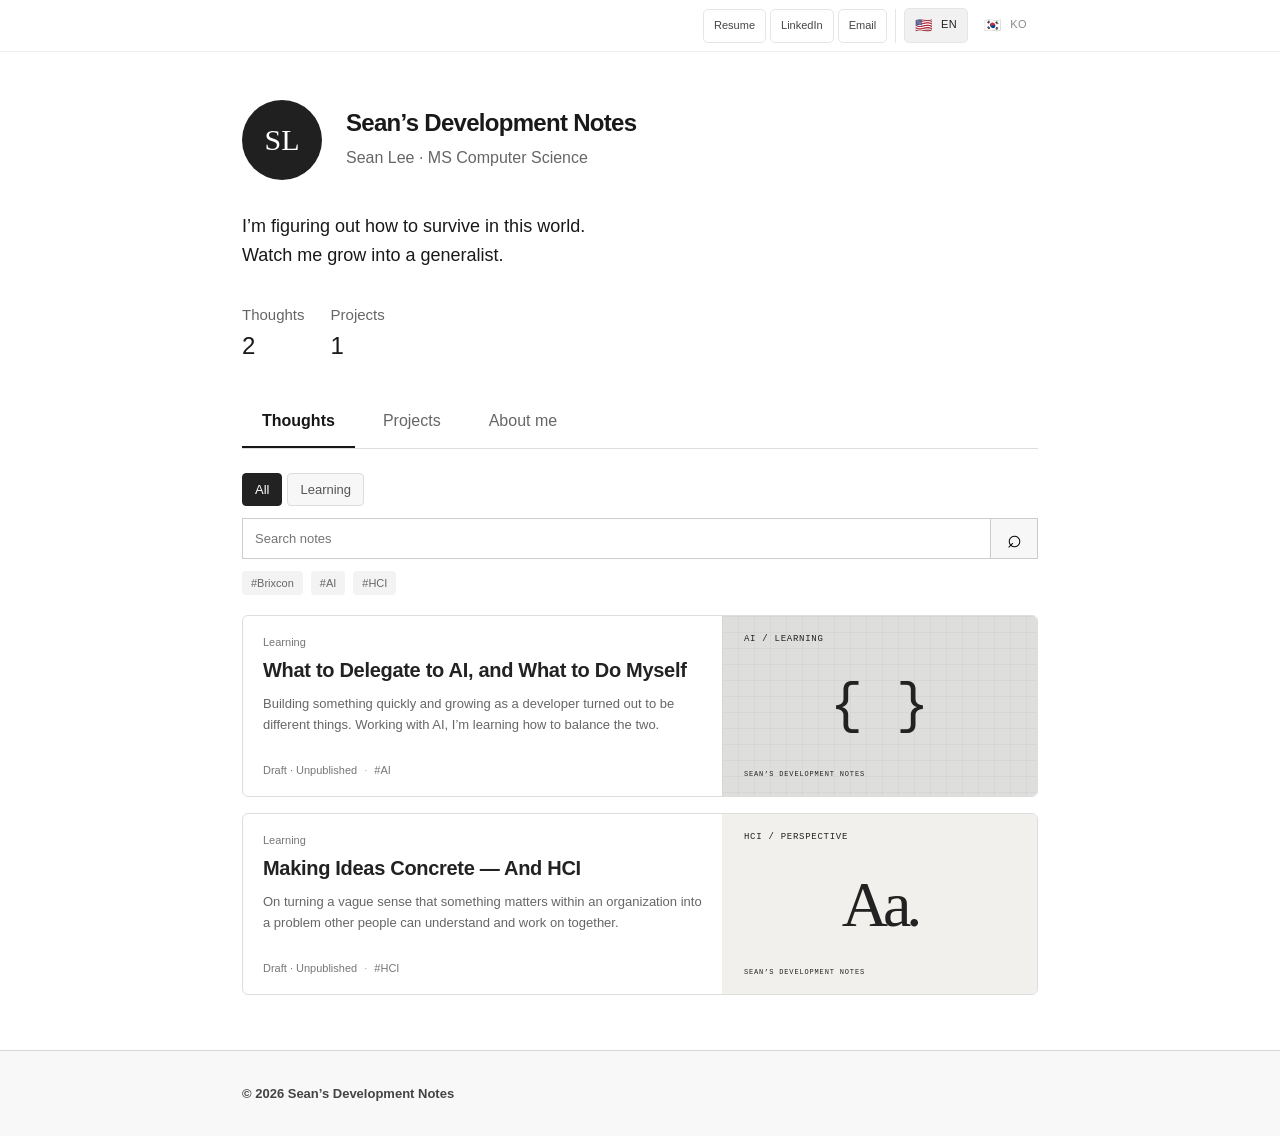
==== commit 9fc18a9b: "Remove profile work-in-progress label" ====
--- a/index.html
+++ b/index.html
@@ -6,7 +6,7 @@
 <title data-en="Sean’s Development Notes" data-ko="Sean의 개발 노트">Sean’s Development Notes</title>
 <link rel="stylesheet" href="styles.css"><link rel="stylesheet" href="variants.css">
 <link rel="stylesheet" href="language.css?v=resume-modal-1">
-<script src="language.js?v=resume-modal-1" defer></script><script src="translations.js?v=footer-clean-1" defer></script><script src="content.js?v=full-translations-1" defer></script><script src="newsletter.js?v=footer-clean-1" defer></script><script src="app.js" defer></script>
+<script src="language.js?v=resume-modal-1" defer></script><script src="translations.js?v=footer-clean-1" defer></script><script src="content.js?v=full-translations-1" defer></script><script src="newsletter.js?v=remove-profile-draft-1" defer></script><script src="app.js" defer></script>
 </head>
 <body data-design="newsletter">
 <a class="skip" href="#main">Skip to content</a>
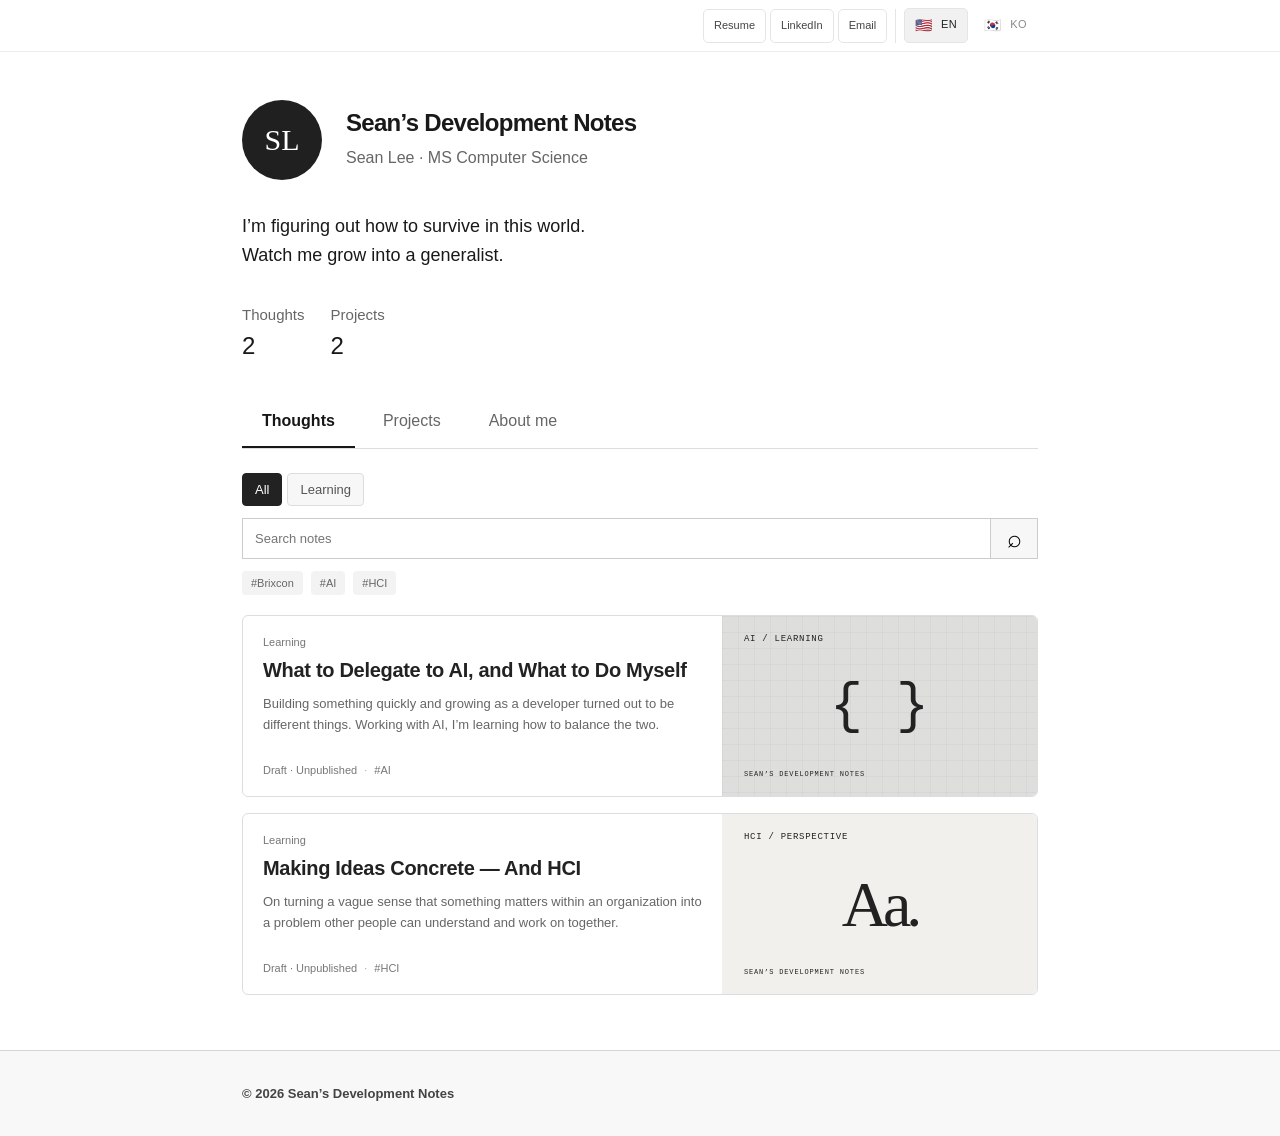
==== commit f0485016: "Add bilingual Brixcon Version 2 article and series navigation" ====
--- a/index.html
+++ b/index.html
@@ -6,7 +6,7 @@
 <title data-en="Sean’s Development Notes" data-ko="Sean의 개발 노트">Sean’s Development Notes</title>
 <link rel="stylesheet" href="styles.css"><link rel="stylesheet" href="variants.css">
 <link rel="stylesheet" href="language.css?v=resume-modal-1">
-<script src="language.js?v=resume-modal-1" defer></script><script src="translations.js?v=footer-clean-1" defer></script><script src="content.js?v=full-translations-1" defer></script><script src="newsletter.js?v=remove-profile-draft-1" defer></script><script src="app.js" defer></script>
+<script src="language.js?v=resume-modal-1" defer></script><script src="translations.js?v=footer-clean-1" defer></script><script src="content.js?v=brixcon-series-1" defer></script><script src="newsletter.js?v=brixcon-series-1" defer></script><script src="app.js" defer></script>
 </head>
 <body data-design="newsletter">
 <a class="skip" href="#main">Skip to content</a>
